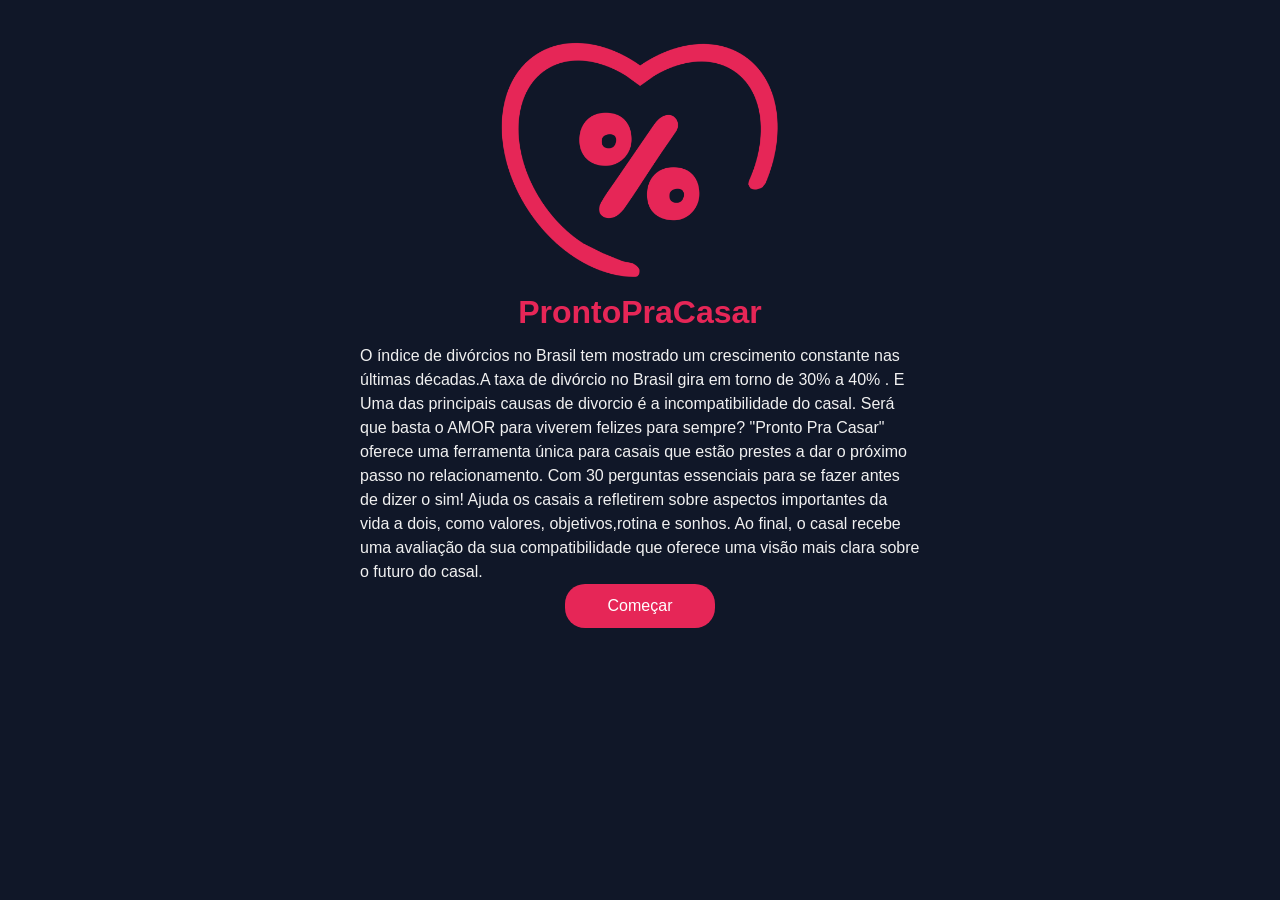
==== index.html @ aa1b1e9d "feat: layout radio buttom" ====
<!DOCTYPE html>
<html lang="pt-br">
<head>
    <meta charset="UTF-8">
    <meta name="viewport" content="width=device-width, initial-scale=1.0">
    <title>Pronto Pra Casar</title>
    <style>
        * {
            font-family: Arial, sans-serif;
            margin: 0;
            padding: 0;
            box-sizing: border-box;
        }

        body {
            background: #101728;
            color: #f1f1f1;
            line-height: 24px;
        }

        .container {
            max-width: 600px;
            margin: 0 auto;
            padding: 20px;
        }

        label {
            display: block; 
        }

        .title {
            text-align: center;
            margin-bottom: 20px;
        }
        
        .theme-color {
            color: #E62657;
        }

        .btn {
            display: block; 
            margin: 0 auto;
            padding: 10px 20px;
            background: #E62657;
            color: #fff;
            border: none;
            border-radius: 20px;
            cursor: pointer;
            text-decoration: none;
            width: 150px;
            text-align: center;
        }   

        .btn:hover {        
            filter:brightness(0.9);
        }

        img {
            display: block; 
            margin: 0 auto; 
            max-width: 100%;
        }

        .img-50 {
            max-width: 50%;      
        }
    </style>
</head>
<body>

    <div class="container">
        <img src="./ppc.png" alt="ProntoPraCasar" class="img-50">

        <h1 class="title theme-color">ProntoPraCasar</h1>

        <p>
            O índice de divórcios no Brasil tem mostrado um crescimento constante
             nas últimas décadas.A taxa de divórcio no Brasil gira em torno de 30% a 40% . 
             E Uma das principais causas de divorcio é a  incompatibilidade do casal. 
             Será que basta o AMOR para viverem felizes para sempre? "Pronto Pra Casar" 
             oferece uma ferramenta única para casais que estão prestes a dar o próximo 
             passo no relacionamento. Com 30 perguntas essenciais para se fazer antes de 
             dizer o sim! Ajuda os casais a refletirem sobre aspectos importantes da vida a dois, 
             como valores, objetivos,rotina e sonhos. Ao final, o casal recebe uma 
             avaliação da sua compatibilidade que oferece uma visão mais clara sobre o futuro do casal.   
        </p>

        <a href="./quiz.html" class="btn">Começar</a>
    </div>
</body>
</html>
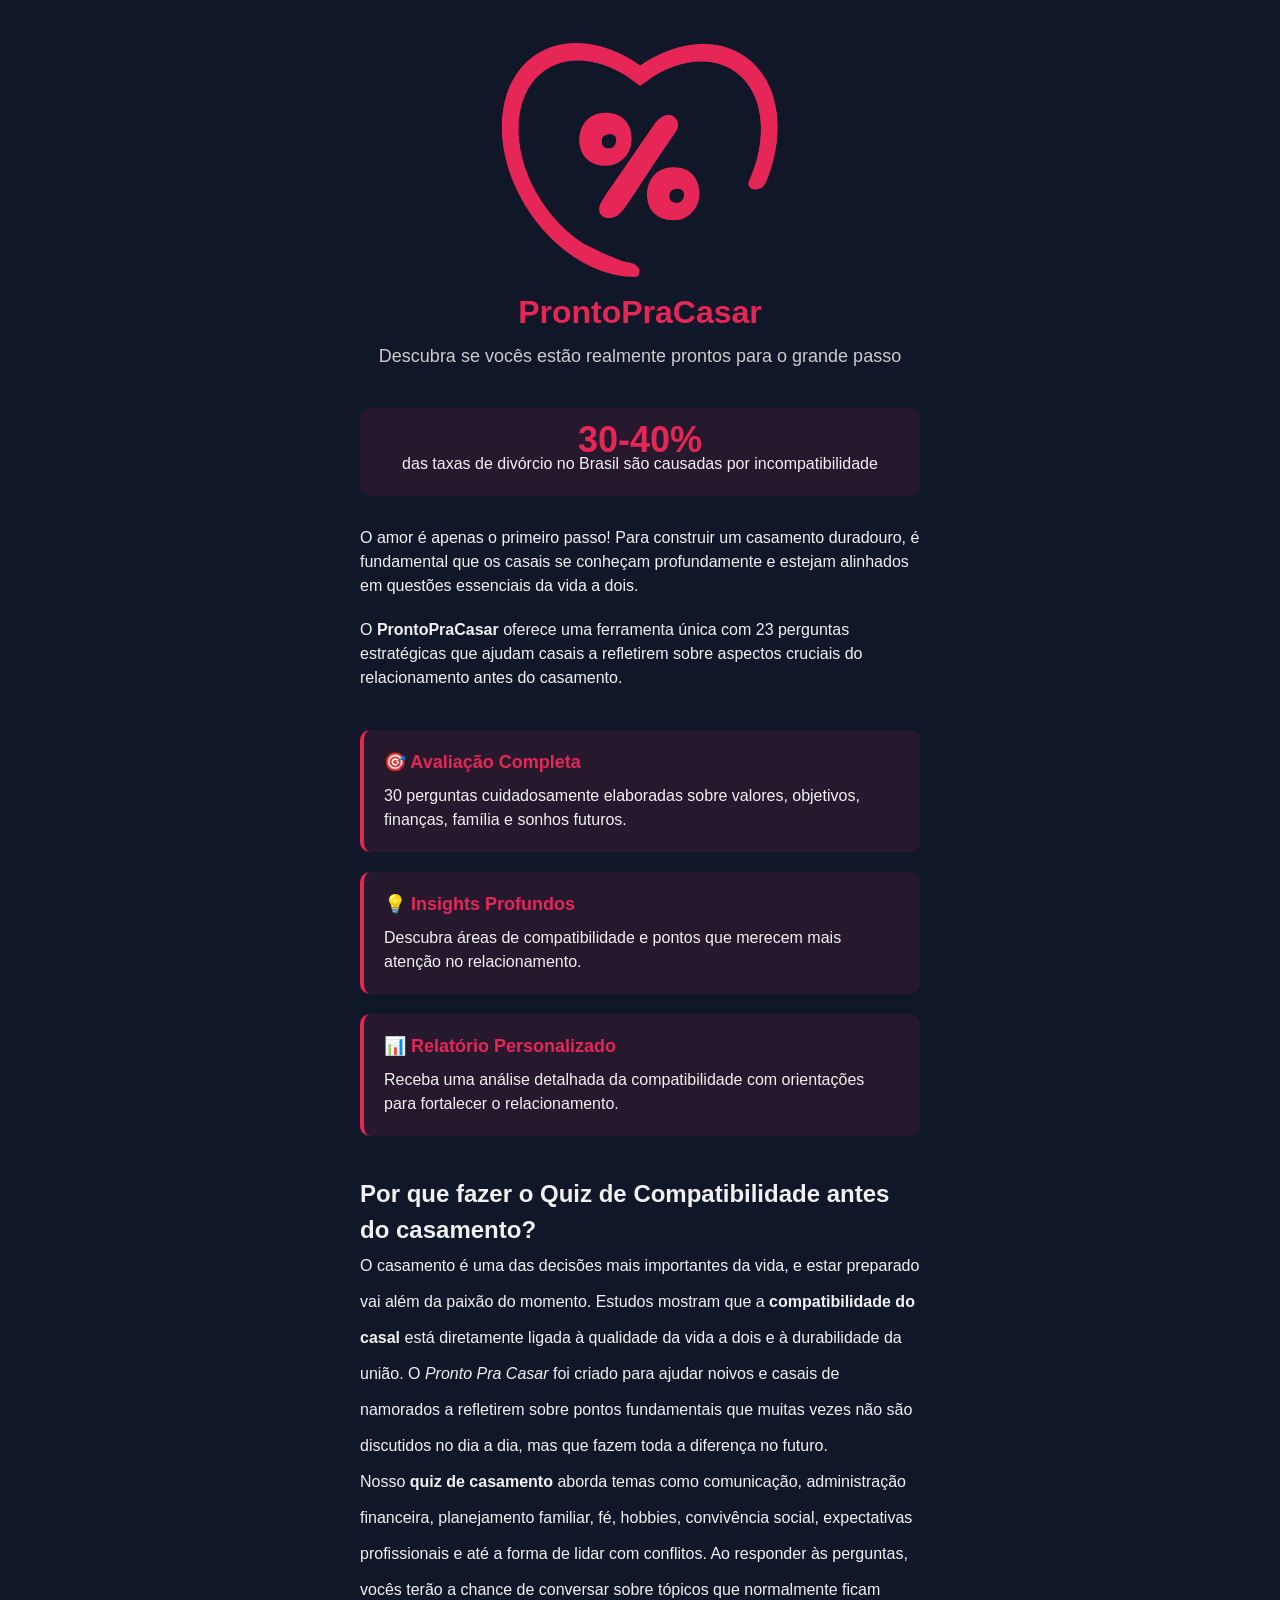
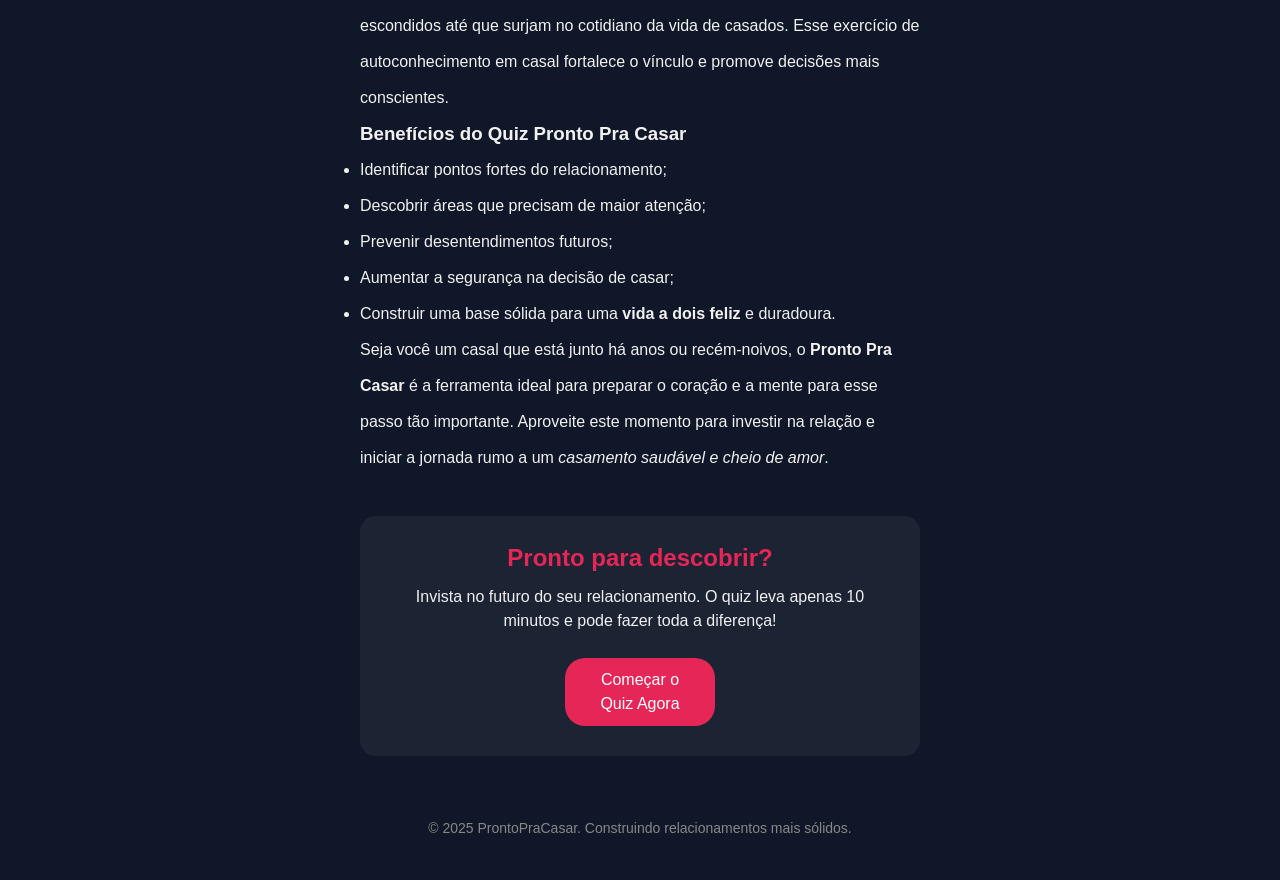
==== commit bc3c7178: "feat: update layout" ====
--- a/index.html
+++ b/index.html
@@ -3,7 +3,52 @@
 <head>
     <meta charset="UTF-8">
     <meta name="viewport" content="width=device-width, initial-scale=1.0">
-    <title>Pronto Pra Casar</title>
+    <title>Pronto Pra Casar - Quiz de Compatibilidade para Casais</title>
+    <meta name="description" content="Quiz de compatibilidade para casais que estão prestes a casar. 23 perguntas essenciais para avaliar a compatibilidade antes do casamento e construir um relacionamento duradouro.">
+    <meta name="keywords" content="casamento, compatibilidade casal, relacionamento, quiz casamento, pronto para casar, vida a dois, amor">
+    <meta name="author" content="ProntoPraCasar">
+    <meta name="robots" content="index, follow">
+    
+    <!-- Open Graph / Facebook -->
+    <meta property="og:type" content="website">
+    <meta property="og:url" content="https://prontopracasar.com/">
+    <meta property="og:title" content="Pronto Pra Casar - Quiz de Compatibilidade para Casais">
+    <meta property="og:description" content="Descubra se você está realmente pronto para o casamento com nosso quiz de 23 perguntas essenciais sobre compatibilidade.">
+    <meta property="og:image" content="https://prontopracasar.com/ppc.png">
+
+    <!-- Twitter -->
+    <meta property="twitter:card" content="summary_large_image">
+    <meta property="twitter:url" content="https://prontopracasar.com/">
+    <meta property="twitter:title" content="Pronto Pra Casar - Quiz de Compatibilidade">
+    <meta property="twitter:description" content="Quiz de compatibilidade para casais - 23 perguntas essenciais antes do casamento.">
+    <meta property="twitter:image" content="https://prontopracasar.com/ppc.png">
+    
+    <!-- Canonical URL -->
+    <link rel="canonical" href="https://prontopracasar.com/">
+    
+    <!-- Favicon -->
+    <link rel="icon" type="image/png" href="./ppc.png">
+    
+    <!-- JSON-LD Structured Data -->
+    <script type="application/ld+json">
+    {
+        "@context": "https://schema.org",
+        "@type": "WebSite",
+        "name": "ProntoPraCasar",
+        "description": "Quiz de compatibilidade para casais que estão prestes a casar. 23 perguntas essenciais para avaliar a compatibilidade antes do casamento.",
+        "url": "https://prontopracasar.com",
+        "author": {
+            "@type": "Organization",
+            "name": "ProntoPraCasar"
+        },
+        "potentialAction": {
+            "@type": "SearchAction",
+            "target": "https://prontopracasar.com/quiz.html",
+            "query-input": "required name=search_term_string"
+        }
+    }
+    </script>
+    
     <style>
         * {
             font-family: Arial, sans-serif;
@@ -64,28 +109,167 @@
         .img-50 {
             max-width: 50%;      
         }
+
+        .hero-section {
+            text-align: center;
+            margin-bottom: 40px;
+        }
+
+        .subtitle {
+            font-size: 18px;
+            margin-bottom: 30px;
+            color: #ccc;
+        }
+
+        .features {
+            display: grid;
+            gap: 20px;
+            margin: 40px 0;
+        }
+
+        .feature-card {
+            background: rgba(230, 38, 87, 0.1);
+            padding: 20px;
+            border-radius: 10px;
+            border-left: 4px solid #E62657;
+        }
+
+        .feature-title {
+            color: #E62657;
+            font-size: 18px;
+            margin-bottom: 10px;
+            font-weight: bold;
+        }
+
+        .stats {
+            background: rgba(230, 38, 87, 0.1);
+            padding: 20px;
+            border-radius: 10px;
+            margin: 30px 0;
+            text-align: center;
+        }
+
+        .stat-number {
+            font-size: 36px;
+            font-weight: bold;
+            color: #E62657;
+            display: block;
+        }
+
+        .cta-section {
+            text-align: center;
+            margin: 40px 0;
+            padding: 30px;
+            background: rgba(255, 255, 255, 0.05);
+            border-radius: 15px;
+        }
+
+        .footer {
+            text-align: center;
+            margin-top: 40px;
+            padding: 20px 0;
+            color: #888;
+            font-size: 14px;
+        }
+
+        @media (max-width: 768px) {
+            .container {
+                padding: 15px;
+            }
+            
+            .subtitle {
+                font-size: 16px;
+            }
+        }
+
+        .feature-section {
+            margin: 40px 0px;
+            line-height: 36px;
+        }
     </style>
 </head>
 <body>
 
     <div class="container">
-        <img src="./ppc.png" alt="ProntoPraCasar" class="img-50">
-
-        <h1 class="title theme-color">ProntoPraCasar</h1>
-
-        <p>
-            O índice de divórcios no Brasil tem mostrado um crescimento constante
-             nas últimas décadas.A taxa de divórcio no Brasil gira em torno de 30% a 40% . 
-             E Uma das principais causas de divorcio é a  incompatibilidade do casal. 
-             Será que basta o AMOR para viverem felizes para sempre? "Pronto Pra Casar" 
-             oferece uma ferramenta única para casais que estão prestes a dar o próximo 
-             passo no relacionamento. Com 30 perguntas essenciais para se fazer antes de 
-             dizer o sim! Ajuda os casais a refletirem sobre aspectos importantes da vida a dois, 
-             como valores, objetivos,rotina e sonhos. Ao final, o casal recebe uma 
-             avaliação da sua compatibilidade que oferece uma visão mais clara sobre o futuro do casal.   
-        </p>
-
-        <a href="./quiz.html" class="btn">Começar</a>
+        <header class="hero-section">
+            <img src="./ppc.png" alt="ProntoPraCasar - Logo do Quiz de Compatibilidade para Casais" class="img-50">
+
+            <h1 class="title theme-color">ProntoPraCasar</h1>
+            <p class="subtitle">Descubra se vocês estão realmente prontos para o grande passo</p>
+        </header>
+
+        <main>
+            <section class="stats">
+                <span class="stat-number">30-40%</span>
+                <p>das taxas de divórcio no Brasil são causadas por incompatibilidade</p>
+            </section>
+
+            <section>
+                <p>
+                    O amor é apenas o primeiro passo! Para construir um casamento duradouro, é fundamental que os casais se conheçam profundamente e estejam alinhados em questões essenciais da vida a dois.
+                </p>
+                
+                <p style="margin-top: 20px;">
+                    O <strong>ProntoPraCasar</strong> oferece uma ferramenta única com 23 perguntas estratégicas que ajudam casais a refletirem sobre aspectos cruciais do relacionamento antes do casamento.
+                </p>
+            </section>
+
+            <section class="features">
+                <div class="feature-card">
+                    <div class="feature-title">🎯 Avaliação Completa</div>
+                    <p>30 perguntas cuidadosamente elaboradas sobre valores, objetivos, finanças, família e sonhos futuros.</p>
+                </div>
+                
+                <div class="feature-card">
+                    <div class="feature-title">💡 Insights Profundos</div>
+                    <p>Descubra áreas de compatibilidade e pontos que merecem mais atenção no relacionamento.</p>
+                </div>
+                
+                <div class="feature-card">
+                    <div class="feature-title">📊 Relatório Personalizado</div>
+                    <p>Receba uma análise detalhada da compatibilidade com orientações para fortalecer o relacionamento.</p>
+                </div>
+            </section>
+
+            <section class="feature-section">
+                <h2>Por que fazer o Quiz de Compatibilidade antes do casamento?</h2>
+                <p>
+                    O casamento é uma das decisões mais importantes da vida, e estar preparado vai além da paixão do momento. 
+                    Estudos mostram que a <strong>compatibilidade do casal</strong> está diretamente ligada à qualidade da vida a dois e à durabilidade da união. 
+                    O <em>Pronto Pra Casar</em> foi criado para ajudar noivos e casais de namorados a refletirem sobre pontos fundamentais que muitas vezes não são discutidos no dia a dia, mas que fazem toda a diferença no futuro.
+                </p>
+
+                <p>
+                    Nosso <strong>quiz de casamento</strong> aborda temas como comunicação, administração financeira, planejamento familiar, fé, hobbies, convivência social, expectativas profissionais e até a forma de lidar com conflitos. 
+                    Ao responder às perguntas, vocês terão a chance de conversar sobre tópicos que normalmente ficam escondidos até que surjam no cotidiano da vida de casados. 
+                    Esse exercício de autoconhecimento em casal fortalece o vínculo e promove decisões mais conscientes.
+                </p>
+
+                <h3>Benefícios do Quiz Pronto Pra Casar</h3>
+                <ul>
+                    <li>Identificar pontos fortes do relacionamento;</li>
+                    <li>Descobrir áreas que precisam de maior atenção;</li>
+                    <li>Prevenir desentendimentos futuros;</li>
+                    <li>Aumentar a segurança na decisão de casar;</li>
+                    <li>Construir uma base sólida para uma <strong>vida a dois feliz</strong> e duradoura.</li>
+                </ul>
+
+                <p>
+                    Seja você um casal que está junto há anos ou recém-noivos, o <strong>Pronto Pra Casar</strong> é a ferramenta ideal para preparar o coração e a mente para esse passo tão importante. 
+                    Aproveite este momento para investir na relação e iniciar a jornada rumo a um <em>casamento saudável e cheio de amor</em>.
+                </p>
+            </section>
+
+            <section class="cta-section">
+                <h2 style="color: #E62657; margin-bottom: 15px;">Pronto para descobrir?</h2>
+                <p style="margin-bottom: 25px;">Invista no futuro do seu relacionamento. O quiz leva apenas 10 minutos e pode fazer toda a diferença!</p>
+                <a href="quiz.html" class="btn">Começar o Quiz Agora</a>
+            </section>
+        </main>
+
+        <footer class="footer">
+            <p>&copy; 2025 ProntoPraCasar. Construindo relacionamentos mais sólidos.</p>
+        </footer>
     </div>
 </body>
 </html>
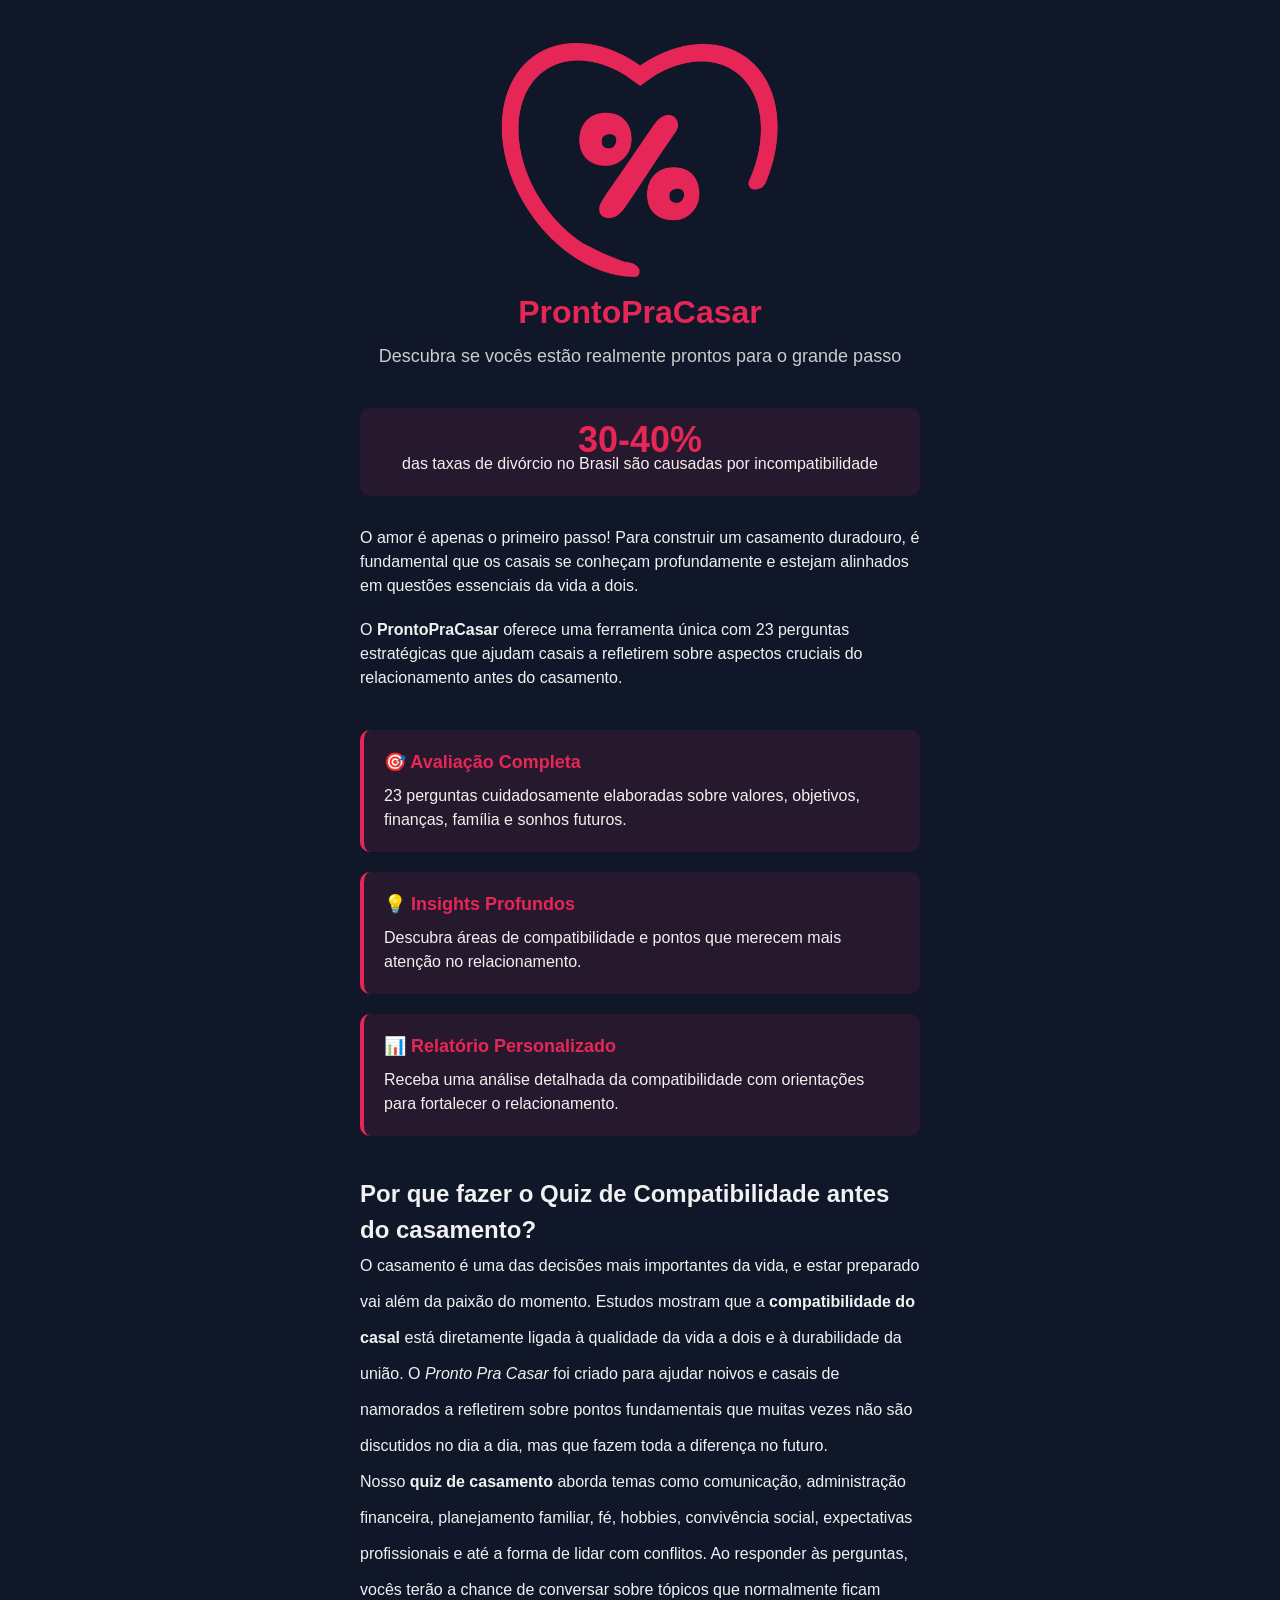
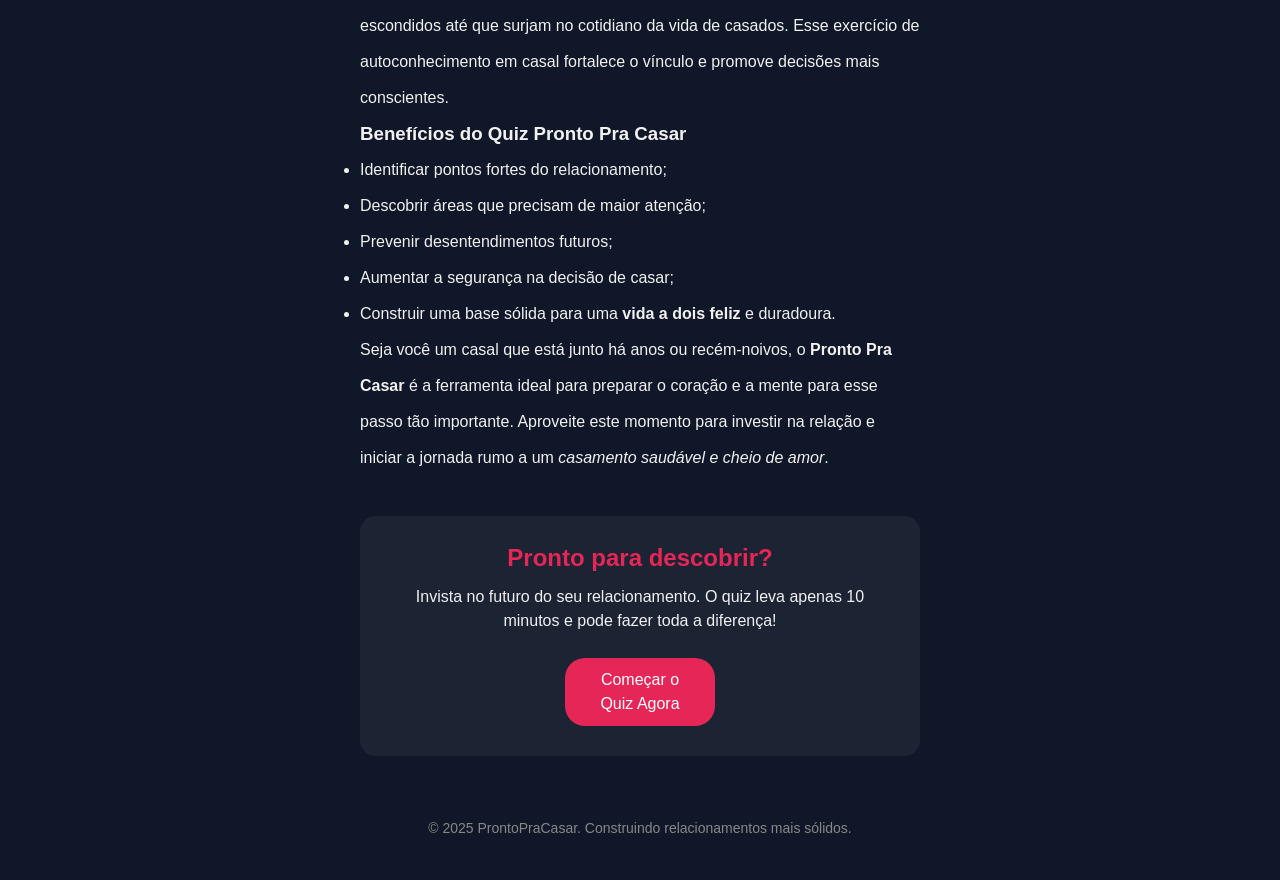
==== commit a6244bbc: "feat: add robots" ====
--- a/index.html
+++ b/index.html
@@ -217,7 +217,7 @@
             <section class="features">
                 <div class="feature-card">
                     <div class="feature-title">🎯 Avaliação Completa</div>
-                    <p>30 perguntas cuidadosamente elaboradas sobre valores, objetivos, finanças, família e sonhos futuros.</p>
+                    <p>23 perguntas cuidadosamente elaboradas sobre valores, objetivos, finanças, família e sonhos futuros.</p>
                 </div>
                 
                 <div class="feature-card">
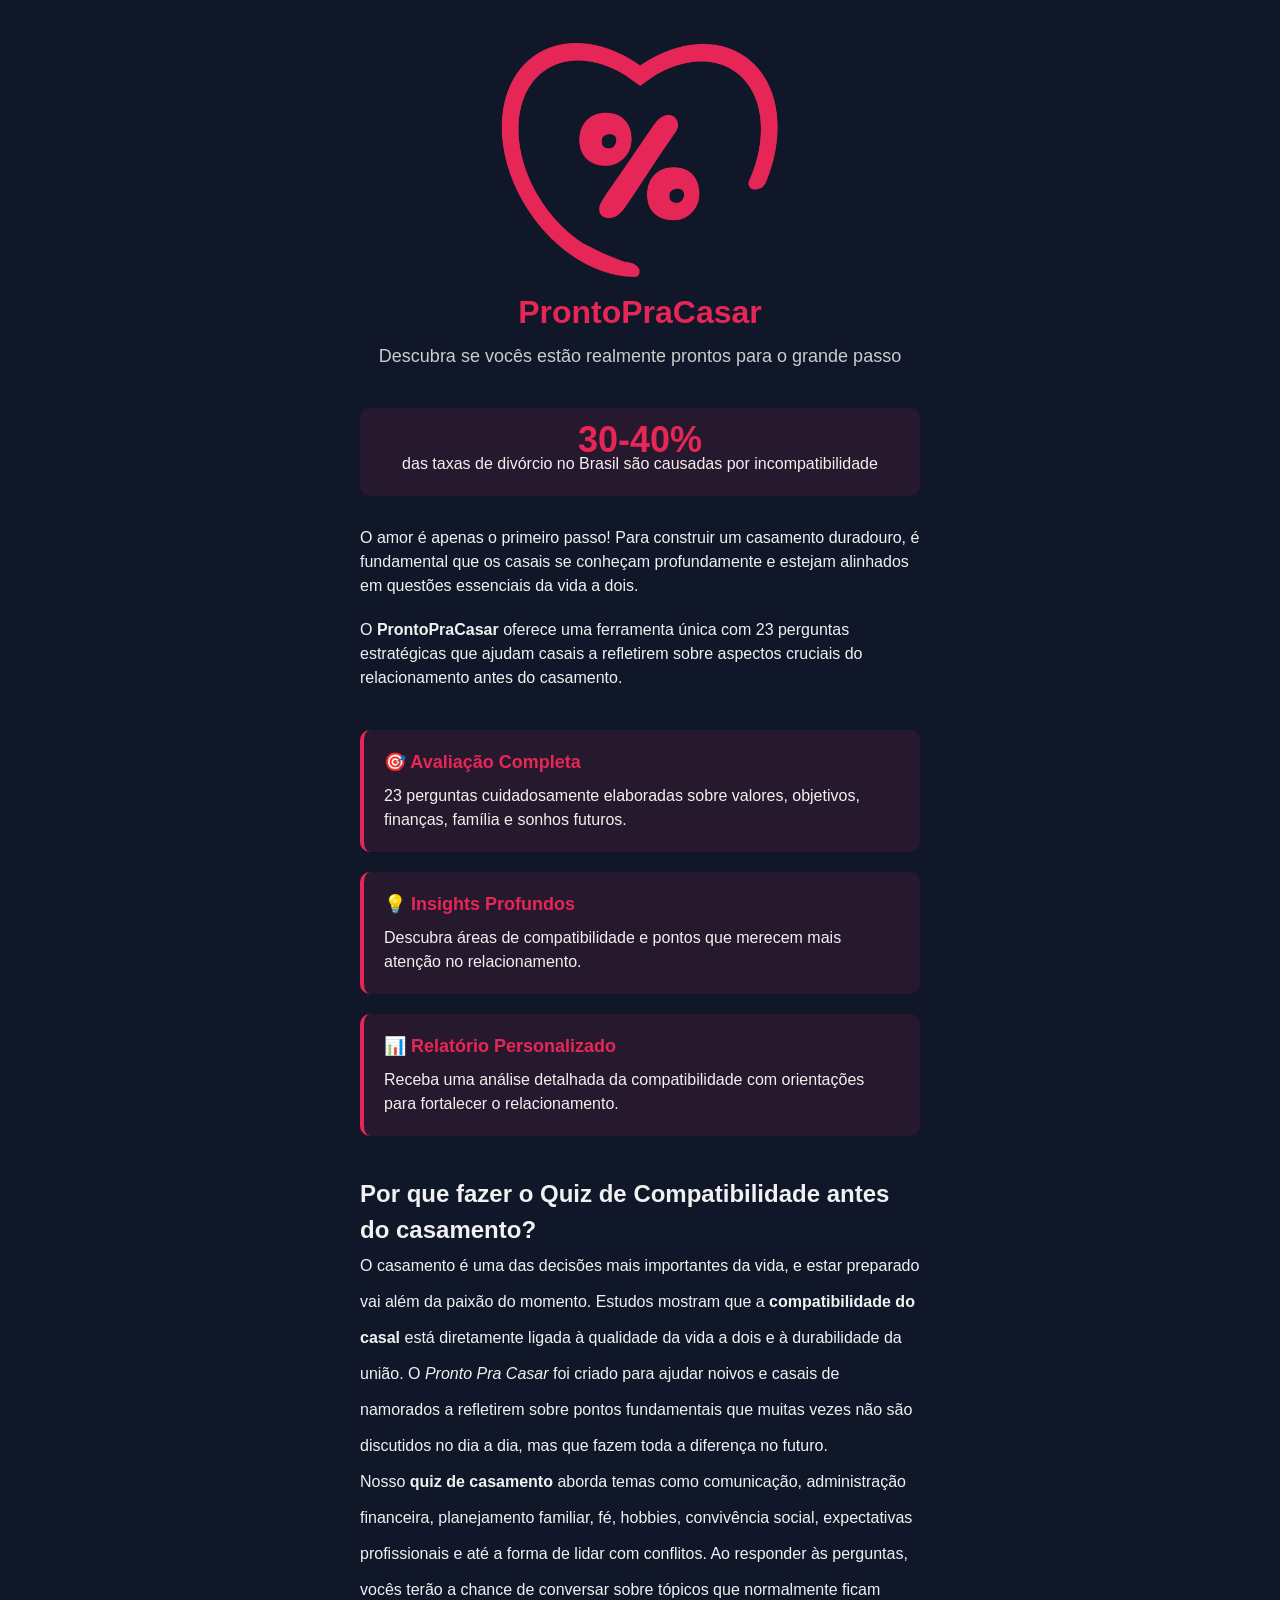
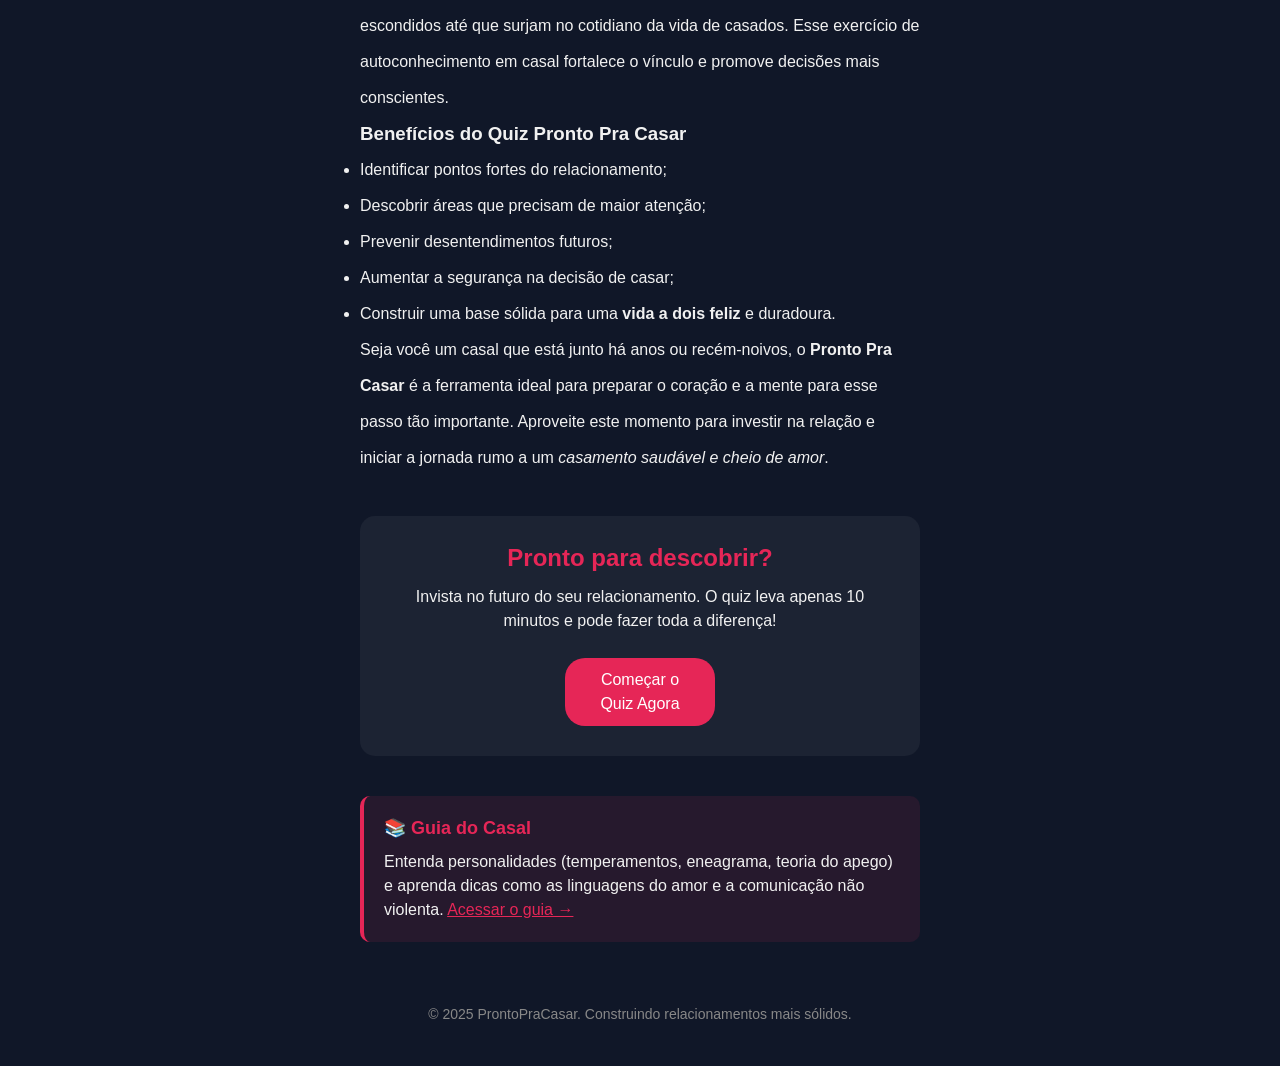
==== commit ecacd9d1: "feat: add relationship guide and personality resources" ====
--- a/index.html
+++ b/index.html
@@ -265,6 +265,11 @@
                 <p style="margin-bottom: 25px;">Invista no futuro do seu relacionamento. O quiz leva apenas 10 minutos e pode fazer toda a diferença!</p>
                 <a href="quiz.html" class="btn">Começar o Quiz Agora</a>
             </section>
+
+            <section class="feature-card">
+                <div class="feature-title">📚 Guia do Casal</div>
+                <p>Entenda personalidades (temperamentos, eneagrama, teoria do apego) e aprenda dicas como as linguagens do amor e a comunicação não violenta. <a href="guia.html" class="theme-color">Acessar o guia →</a></p>
+            </section>
         </main>
 
         <footer class="footer">
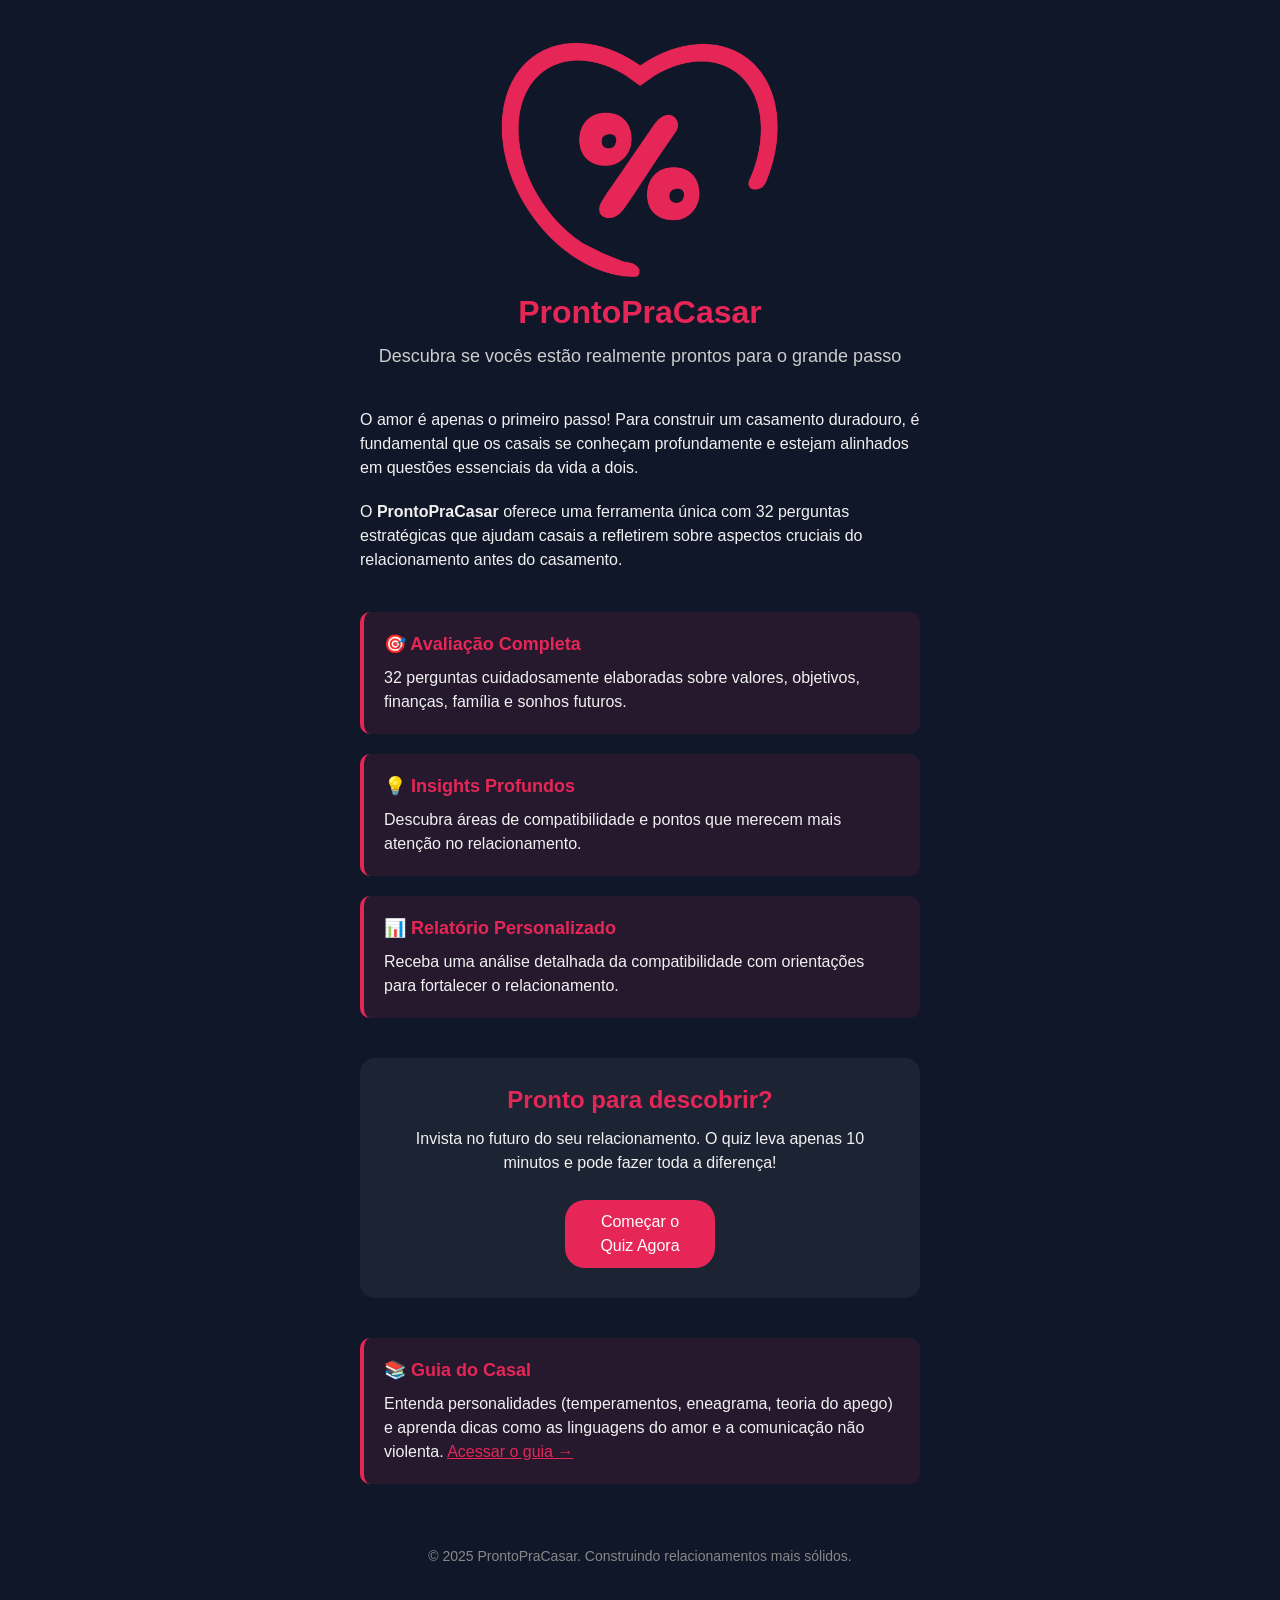
==== commit 9be6d053: "feat: expand relationship quiz with life values category - Add nine questions about personal values " ====
--- a/index.html
+++ b/index.html
@@ -4,7 +4,7 @@
     <meta charset="UTF-8">
     <meta name="viewport" content="width=device-width, initial-scale=1.0">
     <title>Pronto Pra Casar - Quiz de Compatibilidade para Casais</title>
-    <meta name="description" content="Quiz de compatibilidade para casais que estão prestes a casar. 23 perguntas essenciais para avaliar a compatibilidade antes do casamento e construir um relacionamento duradouro.">
+    <meta name="description" content="Quiz de compatibilidade para casais que estão prestes a casar. 32 perguntas essenciais para avaliar a compatibilidade antes do casamento e construir um relacionamento duradouro.">
     <meta name="keywords" content="casamento, compatibilidade casal, relacionamento, quiz casamento, pronto para casar, vida a dois, amor">
     <meta name="author" content="ProntoPraCasar">
     <meta name="robots" content="index, follow">
@@ -13,14 +13,14 @@
     <meta property="og:type" content="website">
     <meta property="og:url" content="https://prontopracasar.com/">
     <meta property="og:title" content="Pronto Pra Casar - Quiz de Compatibilidade para Casais">
-    <meta property="og:description" content="Descubra se você está realmente pronto para o casamento com nosso quiz de 23 perguntas essenciais sobre compatibilidade.">
+    <meta property="og:description" content="Descubra se você está realmente pronto para o casamento com nosso quiz de 32 perguntas essenciais sobre compatibilidade.">
     <meta property="og:image" content="https://prontopracasar.com/ppc.png">
 
     <!-- Twitter -->
     <meta property="twitter:card" content="summary_large_image">
     <meta property="twitter:url" content="https://prontopracasar.com/">
     <meta property="twitter:title" content="Pronto Pra Casar - Quiz de Compatibilidade">
-    <meta property="twitter:description" content="Quiz de compatibilidade para casais - 23 perguntas essenciais antes do casamento.">
+    <meta property="twitter:description" content="Quiz de compatibilidade para casais - 32 perguntas essenciais antes do casamento.">
     <meta property="twitter:image" content="https://prontopracasar.com/ppc.png">
     
     <!-- Canonical URL -->
@@ -35,7 +35,7 @@
         "@context": "https://schema.org",
         "@type": "WebSite",
         "name": "ProntoPraCasar",
-        "description": "Quiz de compatibilidade para casais que estão prestes a casar. 23 perguntas essenciais para avaliar a compatibilidade antes do casamento.",
+        "description": "Quiz de compatibilidade para casais que estão prestes a casar. 32 perguntas essenciais para avaliar a compatibilidade antes do casamento.",
         "url": "https://prontopracasar.com",
         "author": {
             "@type": "Organization",
@@ -199,25 +199,20 @@
         </header>
 
         <main>
-            <section class="stats">
-                <span class="stat-number">30-40%</span>
-                <p>das taxas de divórcio no Brasil são causadas por incompatibilidade</p>
-            </section>
-
             <section>
                 <p>
                     O amor é apenas o primeiro passo! Para construir um casamento duradouro, é fundamental que os casais se conheçam profundamente e estejam alinhados em questões essenciais da vida a dois.
                 </p>
                 
                 <p style="margin-top: 20px;">
-                    O <strong>ProntoPraCasar</strong> oferece uma ferramenta única com 23 perguntas estratégicas que ajudam casais a refletirem sobre aspectos cruciais do relacionamento antes do casamento.
+                    O <strong>ProntoPraCasar</strong> oferece uma ferramenta única com 32 perguntas estratégicas que ajudam casais a refletirem sobre aspectos cruciais do relacionamento antes do casamento.
                 </p>
             </section>
 
             <section class="features">
                 <div class="feature-card">
                     <div class="feature-title">🎯 Avaliação Completa</div>
-                    <p>23 perguntas cuidadosamente elaboradas sobre valores, objetivos, finanças, família e sonhos futuros.</p>
+                    <p>32 perguntas cuidadosamente elaboradas sobre valores, objetivos, finanças, família e sonhos futuros.</p>
                 </div>
                 
                 <div class="feature-card">
@@ -231,7 +226,7 @@
                 </div>
             </section>
 
-            <section class="feature-section">
+            <!-- <section class="feature-section">
                 <h2>Por que fazer o Quiz de Compatibilidade antes do casamento?</h2>
                 <p>
                     O casamento é uma das decisões mais importantes da vida, e estar preparado vai além da paixão do momento. 
@@ -258,7 +253,7 @@
                     Seja você um casal que está junto há anos ou recém-noivos, o <strong>Pronto Pra Casar</strong> é a ferramenta ideal para preparar o coração e a mente para esse passo tão importante. 
                     Aproveite este momento para investir na relação e iniciar a jornada rumo a um <em>casamento saudável e cheio de amor</em>.
                 </p>
-            </section>
+            </section> -->
 
             <section class="cta-section">
                 <h2 style="color: #E62657; margin-bottom: 15px;">Pronto para descobrir?</h2>
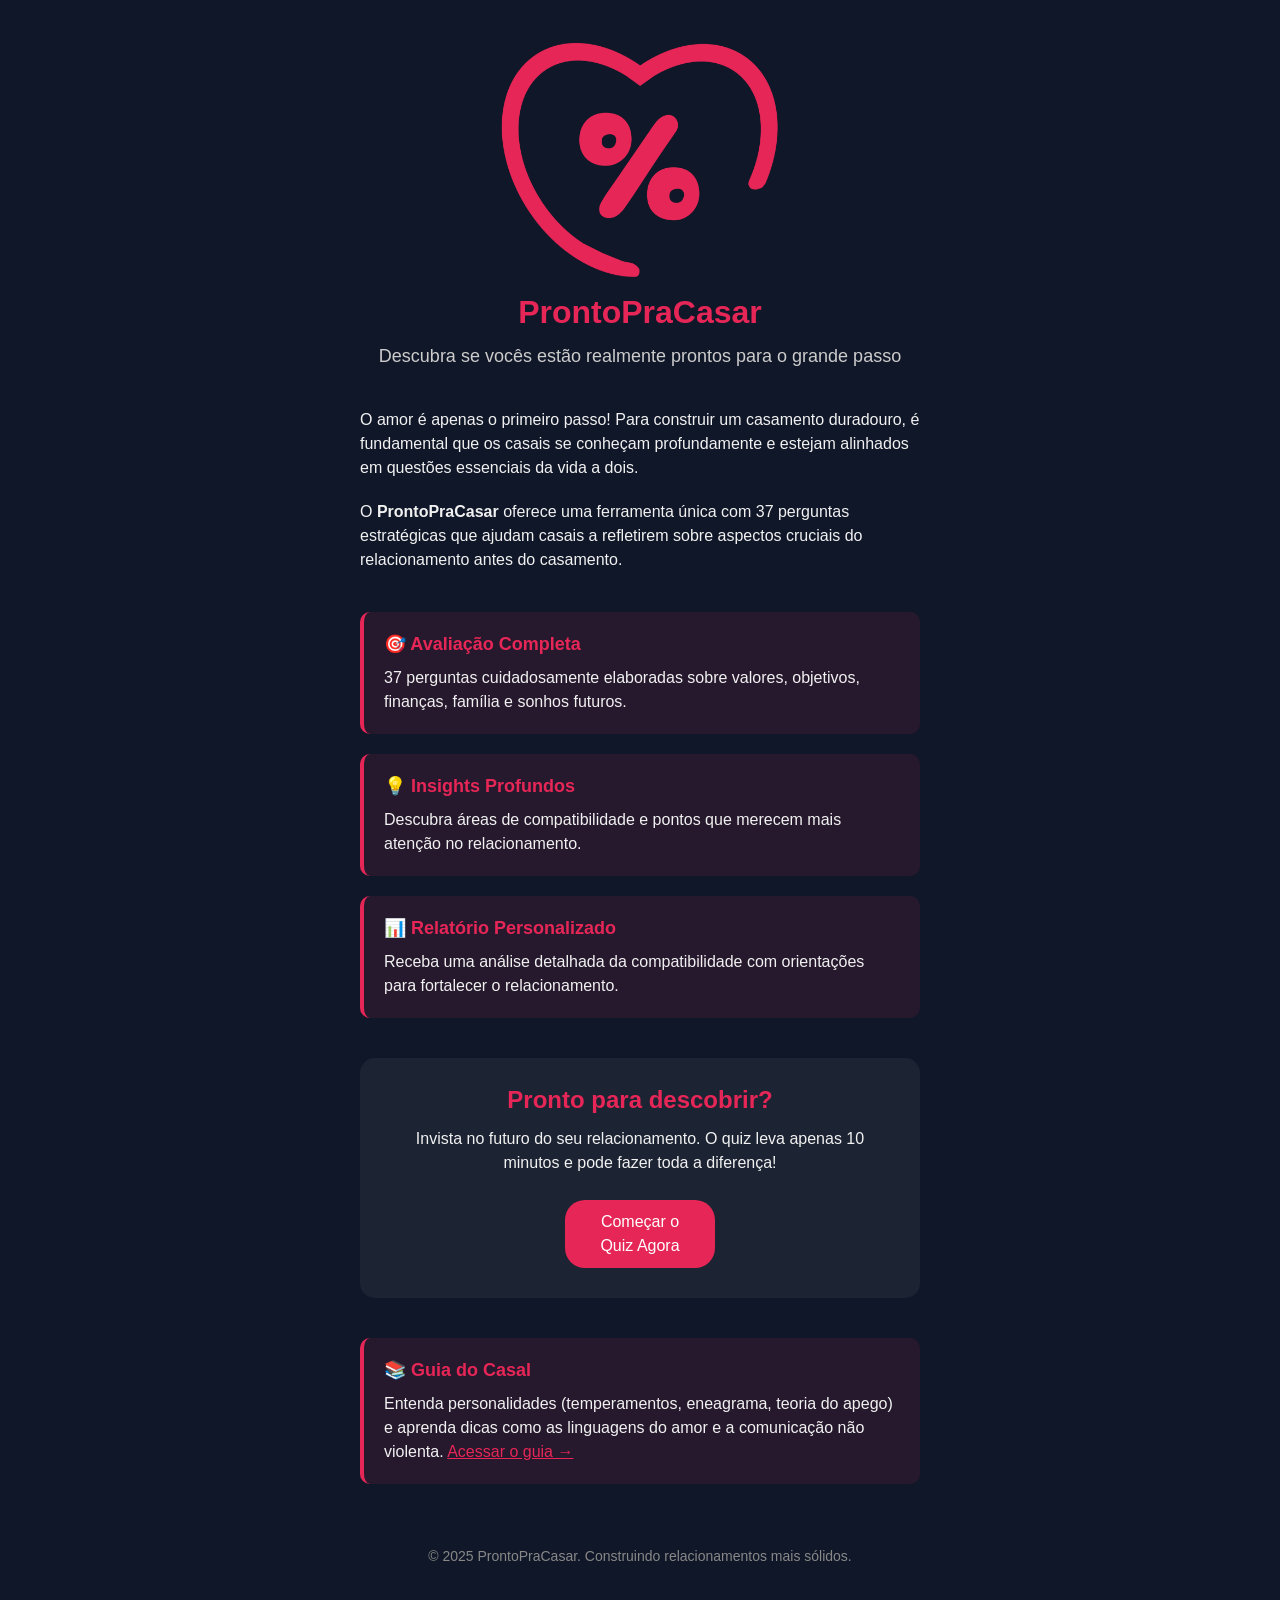
==== commit a22a4f37: "feat(quiz): expand compatibility questions to cover social media - Add questions about opposite-sex " ====
--- a/index.html
+++ b/index.html
@@ -4,7 +4,7 @@
     <meta charset="UTF-8">
     <meta name="viewport" content="width=device-width, initial-scale=1.0">
     <title>Pronto Pra Casar - Quiz de Compatibilidade para Casais</title>
-    <meta name="description" content="Quiz de compatibilidade para casais que estão prestes a casar. 32 perguntas essenciais para avaliar a compatibilidade antes do casamento e construir um relacionamento duradouro.">
+    <meta name="description" content="Quiz de compatibilidade para casais que estão prestes a casar. 37 perguntas essenciais para avaliar a compatibilidade antes do casamento e construir um relacionamento duradouro.">
     <meta name="keywords" content="casamento, compatibilidade casal, relacionamento, quiz casamento, pronto para casar, vida a dois, amor">
     <meta name="author" content="ProntoPraCasar">
     <meta name="robots" content="index, follow">
@@ -13,14 +13,14 @@
     <meta property="og:type" content="website">
     <meta property="og:url" content="https://prontopracasar.com/">
     <meta property="og:title" content="Pronto Pra Casar - Quiz de Compatibilidade para Casais">
-    <meta property="og:description" content="Descubra se você está realmente pronto para o casamento com nosso quiz de 32 perguntas essenciais sobre compatibilidade.">
+    <meta property="og:description" content="Descubra se você está realmente pronto para o casamento com nosso quiz de 37 perguntas essenciais sobre compatibilidade.">
     <meta property="og:image" content="https://prontopracasar.com/ppc.png">
 
     <!-- Twitter -->
     <meta property="twitter:card" content="summary_large_image">
     <meta property="twitter:url" content="https://prontopracasar.com/">
     <meta property="twitter:title" content="Pronto Pra Casar - Quiz de Compatibilidade">
-    <meta property="twitter:description" content="Quiz de compatibilidade para casais - 32 perguntas essenciais antes do casamento.">
+    <meta property="twitter:description" content="Quiz de compatibilidade para casais - 37 perguntas essenciais antes do casamento.">
     <meta property="twitter:image" content="https://prontopracasar.com/ppc.png">
     
     <!-- Canonical URL -->
@@ -35,7 +35,7 @@
         "@context": "https://schema.org",
         "@type": "WebSite",
         "name": "ProntoPraCasar",
-        "description": "Quiz de compatibilidade para casais que estão prestes a casar. 32 perguntas essenciais para avaliar a compatibilidade antes do casamento.",
+        "description": "Quiz de compatibilidade para casais que estão prestes a casar. 37 perguntas essenciais para avaliar a compatibilidade antes do casamento.",
         "url": "https://prontopracasar.com",
         "author": {
             "@type": "Organization",
@@ -205,14 +205,14 @@
                 </p>
                 
                 <p style="margin-top: 20px;">
-                    O <strong>ProntoPraCasar</strong> oferece uma ferramenta única com 32 perguntas estratégicas que ajudam casais a refletirem sobre aspectos cruciais do relacionamento antes do casamento.
+                    O <strong>ProntoPraCasar</strong> oferece uma ferramenta única com 37 perguntas estratégicas que ajudam casais a refletirem sobre aspectos cruciais do relacionamento antes do casamento.
                 </p>
             </section>
 
             <section class="features">
                 <div class="feature-card">
                     <div class="feature-title">🎯 Avaliação Completa</div>
-                    <p>32 perguntas cuidadosamente elaboradas sobre valores, objetivos, finanças, família e sonhos futuros.</p>
+                    <p>37 perguntas cuidadosamente elaboradas sobre valores, objetivos, finanças, família e sonhos futuros.</p>
                 </div>
                 
                 <div class="feature-card">
